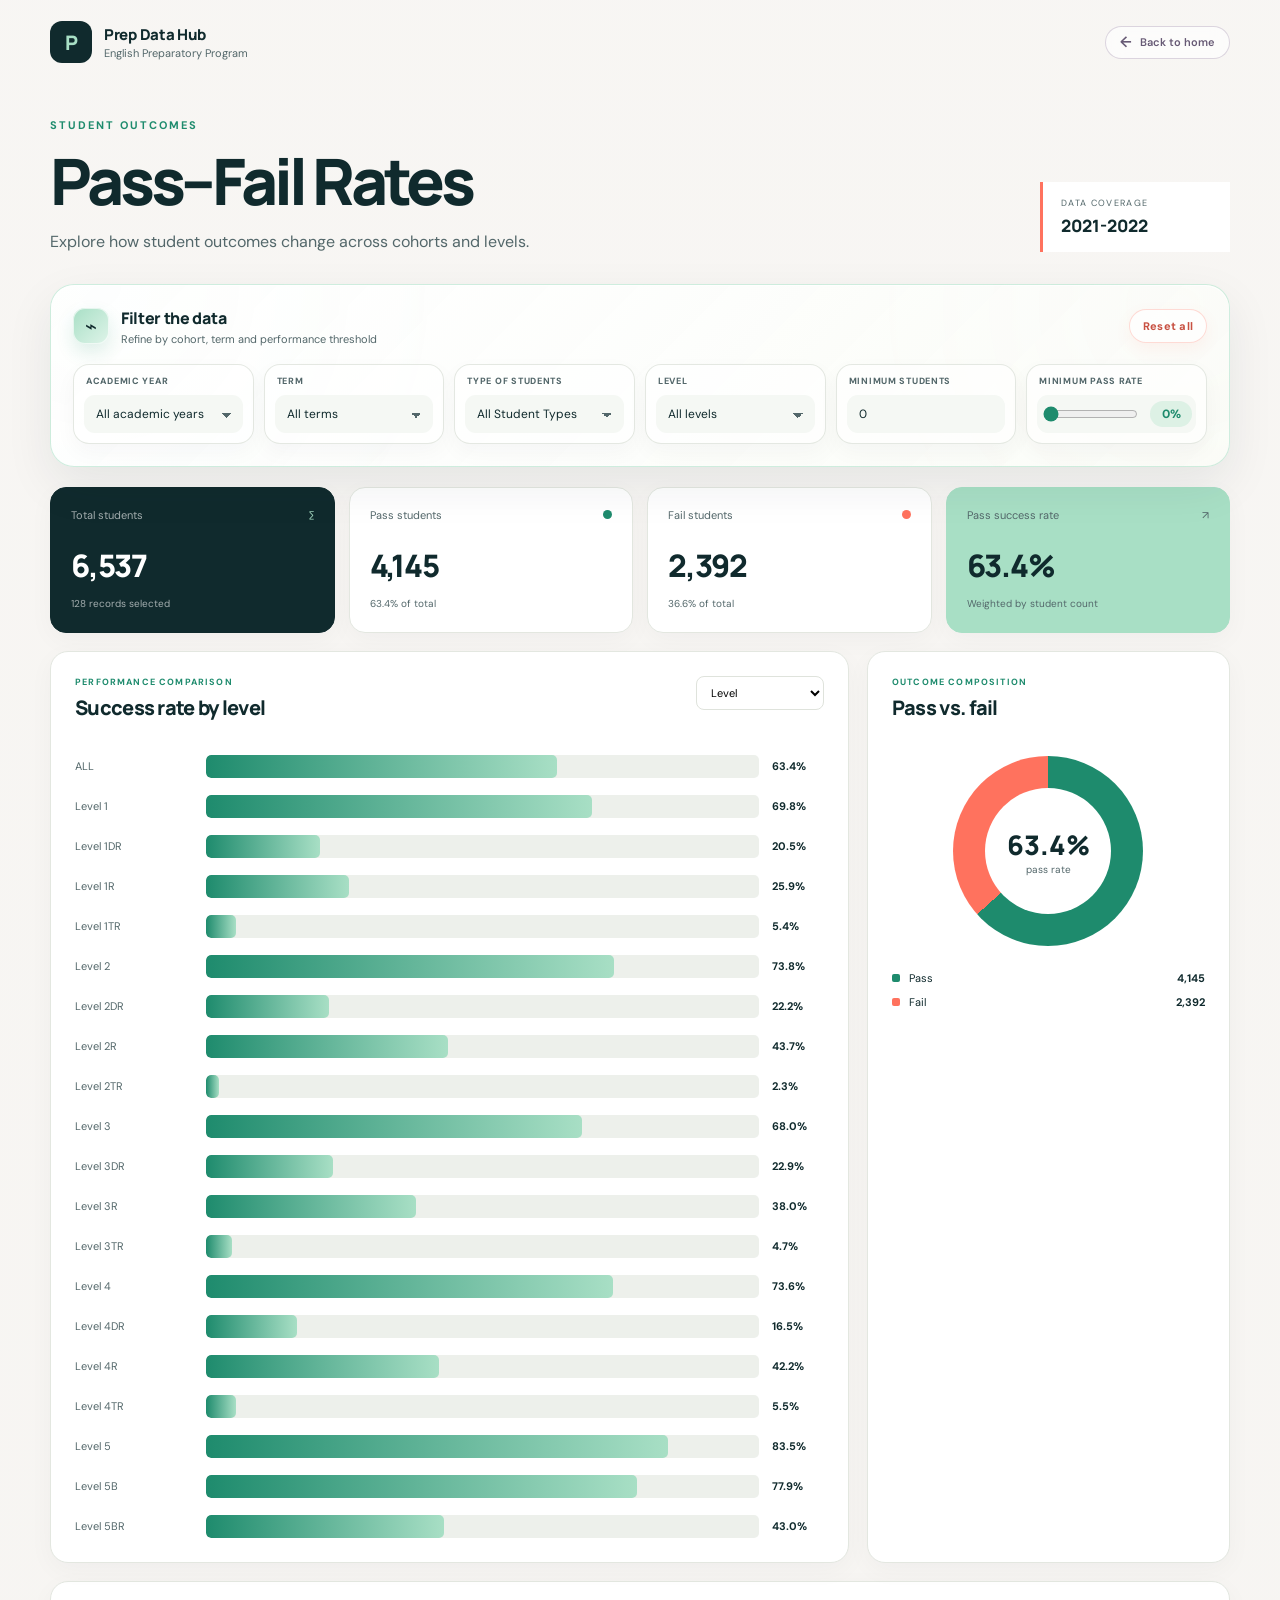
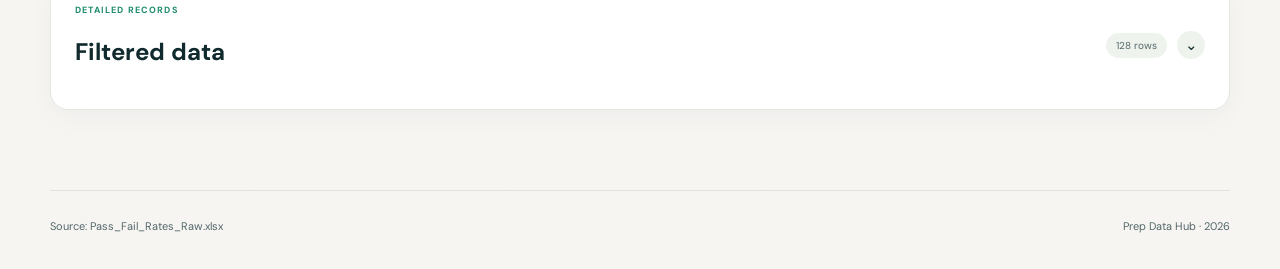
==== pass-fail.html @ 94b73e5d "Refine pass-fail filter panel" ====
<!doctype html>
<html lang="en">
<head>
  <meta charset="utf-8">
  <meta name="viewport" content="width=device-width, initial-scale=1">
  <meta name="description" content="Interactive pass and fail rates dashboard">
  <title>Pass–Fail Rates | Prep Data Hub</title>
  <link rel="preconnect" href="https://fonts.googleapis.com">
  <link rel="preconnect" href="https://fonts.gstatic.com" crossorigin>
  <link href="https://fonts.googleapis.com/css2?family=DM+Sans:wght@400;500;600;700&family=Manrope:wght@600;700;800&display=swap" rel="stylesheet">
  <link rel="stylesheet" href="styles.css?v=2">
  <link rel="stylesheet" href="site-background.css?v=2">
  <link rel="stylesheet" href="table-collapse.css?v=1">
</head>
<body class="dashboard-page">
  <header class="site-header dashboard-header">
    <a class="brand" href="index.html">
      <span class="brand-mark">P</span>
      <span>
        <strong>Prep Data Hub</strong>
        <small>English Preparatory Program</small>
      </span>
    </a>
    <a class="back-link" href="index.html"><span>←</span> Back to home</a>
  </header>

  <main class="dashboard-shell">
    <section class="dashboard-title">
      <div>
        <p class="eyebrow">Student outcomes</p>
        <h1>Pass–Fail Rates</h1>
        <p>Explore how student outcomes change across cohorts and levels.</p>
      </div>
      <div class="data-badge">
        <span>DATA COVERAGE</span>
        <strong id="coverageLabel">—</strong>
      </div>
    </section>

    <section class="filter-panel" aria-label="Dashboard filters">
      <div class="filter-heading">
        <div>
          <span class="filter-icon">⌁</span>
          <span>
            <strong>Filter the data</strong>
            <small>Refine by cohort, term and performance threshold</small>
          </span>
        </div>
        <button id="resetFilters" type="button">Reset all</button>
      </div>
      <div class="filter-grid">
        <label>
          <span>Academic Year</span>
          <select id="academicYearFilter"></select>
        </label>
        <label>
          <span>Term</span>
          <select id="termFilter"></select>
        </label>
        <label>
          <span>Type of Students</span>
          <select id="studentTypeFilter"></select>
        </label>
        <label>
          <span>Level</span>
          <select id="levelFilter"></select>
        </label>
        <label>
          <span>Minimum Students</span>
          <input id="studentMinimum" type="number" min="0" value="0" inputmode="numeric">
        </label>
        <label>
          <span>Minimum Pass Rate</span>
          <div class="range-wrap">
            <input id="rateMinimum" type="range" min="0" max="100" step="1" value="0">
            <output id="rateMinimumOutput">0%</output>
          </div>
        </label>
      </div>
    </section>

    <section class="kpi-grid" aria-label="Summary metrics">
      <article class="kpi-card accent-dark">
        <div class="kpi-top"><span>Total students</span><i>∑</i></div>
        <strong id="totalStudents">—</strong>
        <small id="recordCount">— records</small>
      </article>
      <article class="kpi-card">
        <div class="kpi-top"><span>Pass students</span><i class="success-dot"></i></div>
        <strong id="passStudents">—</strong>
        <small id="passShare">— of total</small>
      </article>
      <article class="kpi-card">
        <div class="kpi-top"><span>Fail students</span><i class="fail-dot"></i></div>
        <strong id="failStudents">—</strong>
        <small id="failShare">— of total</small>
      </article>
      <article class="kpi-card accent-rate">
        <div class="kpi-top"><span>Pass success rate</span><i>↗</i></div>
        <strong id="passRate">—</strong>
        <small>Weighted by student count</small>
      </article>
    </section>

    <section class="chart-grid">
      <article class="panel chart-panel">
        <div class="panel-heading">
          <div>
            <p class="panel-kicker">Performance comparison</p>
            <h2>Success rate by <span id="dimensionTitle">level</span></h2>
          </div>
          <select id="dimensionSelect" aria-label="Chart breakdown">
            <option value="Level">Level</option>
            <option value="Type of Students">Type of Students</option>
            <option value="Academic Year">Academic Year</option>
            <option value="Term">Term</option>
          </select>
        </div>
        <div id="barChart" class="bar-chart" role="img" aria-label="Pass rate bar chart"></div>
      </article>

      <article class="panel donut-panel">
        <div class="panel-heading">
          <div>
            <p class="panel-kicker">Outcome composition</p>
            <h2>Pass vs. fail</h2>
          </div>
        </div>
        <div class="donut-wrap">
          <div id="donutChart" class="donut-chart">
            <div class="donut-center">
              <strong id="donutRate">—</strong>
              <span>pass rate</span>
            </div>
          </div>
          <div class="legend">
            <div><i class="legend-pass"></i><span>Pass</span><strong id="legendPass">—</strong></div>
            <div><i class="legend-fail"></i><span>Fail</span><strong id="legendFail">—</strong></div>
          </div>
        </div>
      </article>
    </section>

    <details class="panel table-panel">
      <summary class="table-toggle">
        <div>
          <p class="panel-kicker">Detailed records</p>
          <h2>Filtered data</h2>
        </div>
        <div class="table-toggle-meta">
          <span id="tableCount" class="table-count">— rows</span>
          <span class="table-toggle-icon" aria-hidden="true">⌄</span>
        </div>
      </summary>
      <div class="table-content">
        <div class="table-scroll">
          <table>
            <thead>
              <tr>
                <th>Academic Year</th>
                <th>Term</th>
                <th>Type of Students</th>
                <th>Level</th>
                <th class="numeric">Number of Sts</th>
                <th class="numeric">Pass Sts</th>
                <th class="numeric">Fail Sts</th>
                <th class="numeric">Pass Success Rate</th>
              </tr>
            </thead>
            <tbody id="dataTableBody"></tbody>
          </table>
        </div>
        <div id="emptyState" class="empty-state" hidden>
          <strong>No records match these filters.</strong>
          <span>Try widening your selection or resetting all filters.</span>
        </div>
      </div>
    </details>
  </main>

  <footer class="site-footer dashboard-footer">
    <span>Source: Pass_Fail_Rates_Raw.xlsx</span>
    <span>Prep Data Hub · 2026</span>
  </footer>

  <script src="data/pass-fail-data.js?v=4"></script>
  <script src="dashboard.js?v=3"></script>
</body>
</html>
---- styles.css ----
:root {
  --ink: #102a2d;
  --ink-soft: #53676a;
  --paper: #f4f3ee;
  --white: #fff;
  --mint: #a8dfc5;
  --mint-deep: #1e8b6d;
  --coral: #ff725e;
  --coral-soft: #ffd7d0;
  --line: #dfe3dc;
  --shadow: 0 20px 60px rgba(16, 42, 45, .09);
}

* { box-sizing: border-box; }
html { scroll-behavior: smooth; }
body {
  margin: 0;
  color: var(--ink);
  background: var(--paper);
  font-family: "DM Sans", sans-serif;
  -webkit-font-smoothing: antialiased;
}
a { color: inherit; text-decoration: none; }
button, input, select { font: inherit; }

.site-header {
  width: min(1180px, calc(100% - 48px));
  height: 96px;
  margin: auto;
  display: flex;
  align-items: center;
  justify-content: space-between;
}
.brand { display: inline-flex; align-items: center; gap: 12px; }
.brand-mark {
  width: 42px; height: 42px; display: grid; place-items: center;
  border-radius: 12px; background: var(--ink); color: var(--mint);
  font: 800 20px "Manrope", sans-serif;
}
.brand span:last-child { display: grid; gap: 1px; }
.brand strong { font: 800 15px "Manrope", sans-serif; letter-spacing: -.02em; }
.brand small { color: var(--ink-soft); font-size: 11px; }
.status-pill {
  display: flex; align-items: center; gap: 8px; padding: 9px 14px;
  border: 1px solid var(--line); border-radius: 99px; color: var(--ink-soft); font-size: 12px;
}
.status-pill i { width: 7px; height: 7px; border-radius: 50%; background: var(--mint-deep); }

.hero {
  min-height: 590px; width: min(1180px, calc(100% - 48px)); margin: auto;
  display: grid; grid-template-columns: 1.05fr .95fr; align-items: center; gap: 80px;
}
.eyebrow {
  margin: 0 0 18px; color: var(--mint-deep); text-transform: uppercase;
  font-size: 11px; font-weight: 700; letter-spacing: .18em;
}
.hero h1, .dashboard-title h1 {
  margin: 0; font: 800 clamp(48px, 6.1vw, 82px)/.98 "Manrope", sans-serif;
  letter-spacing: -.065em;
}
.hero h1 em { color: var(--coral); font-style: normal; }
.hero-text {
  max-width: 560px; margin: 28px 0 34px; color: var(--ink-soft);
  font-size: 17px; line-height: 1.7;
}
.primary-button {
  display: inline-flex; align-items: center; gap: 28px; padding: 16px 18px 16px 22px;
  border-radius: 12px; color: #fff; background: var(--ink); font-weight: 700; font-size: 14px;
  box-shadow: 0 12px 26px rgba(16, 42, 45, .18); transition: transform .2s, box-shadow .2s;
}
.primary-button span {
  display: grid; place-items: center; width: 29px; height: 29px;
  border-radius: 8px; color: var(--ink); background: var(--mint);
}
.primary-button:hover { transform: translateY(-2px); box-shadow: 0 16px 34px rgba(16, 42, 45, .23); }

.hero-visual {
  height: 440px; position: relative; border-radius: 36px; overflow: hidden;
  background: var(--ink);
}
.hero-visual::before {
  content: ""; position: absolute; inset: 0; opacity: .12;
  background-image: linear-gradient(rgba(255,255,255,.2) 1px, transparent 1px), linear-gradient(90deg, rgba(255,255,255,.2) 1px, transparent 1px);
  background-size: 38px 38px;
}
.orb { position: absolute; border-radius: 50%; filter: blur(2px); }
.orb-one { width: 260px; height: 260px; right: -40px; top: -55px; background: var(--mint); opacity: .82; }
.orb-two { width: 200px; height: 200px; left: -70px; bottom: -70px; background: var(--coral); opacity: .88; }
.visual-card {
  position: absolute; z-index: 2; border: 1px solid rgba(255,255,255,.22);
  border-radius: 22px; color: white; background: rgba(255,255,255,.12);
  backdrop-filter: blur(14px); box-shadow: 0 20px 60px rgba(0,0,0,.2);
}
.visual-card-main { width: 280px; height: 260px; left: 50%; top: 48%; padding: 26px; transform: translate(-50%, -50%) rotate(-3deg); }
.mini-label { color: rgba(255,255,255,.68); font-size: 10px; letter-spacing: .18em; }
.visual-rate { margin-top: 18px; font: 800 66px "Manrope", sans-serif; letter-spacing: -.07em; }
.visual-rate small { color: var(--mint); font-size: 24px; }
.spark-bars { height: 78px; margin-top: 22px; display: flex; align-items: end; gap: 9px; }
.spark-bars i { flex: 1; border-radius: 5px 5px 2px 2px; background: var(--mint); opacity: .85; }
.visual-card-side { right: 16px; bottom: 24px; width: 175px; padding: 18px; transform: rotate(4deg); }
.visual-card-side span, .visual-card-side small { display: block; color: rgba(255,255,255,.66); font-size: 10px; }
.visual-card-side strong { display: block; margin: 4px 0 6px; font: 800 26px "Manrope"; }

.reports-section { width: min(1180px, calc(100% - 48px)); margin: 80px auto 120px; }
.section-heading { display: grid; grid-template-columns: 1fr 1fr; align-items: end; gap: 80px; margin-bottom: 34px; }
.section-heading h2 { margin: 0; font: 800 34px "Manrope"; letter-spacing: -.04em; }
.section-heading > p { margin: 0; max-width: 440px; color: var(--ink-soft); line-height: 1.6; }
.report-grid { display: grid; grid-template-columns: 1.15fr .85fr; gap: 18px; }
.report-card {
  min-height: 260px; position: relative; display: grid; grid-template-columns: 70px 1fr auto;
  gap: 24px; padding: 32px; border: 1px solid var(--line); border-radius: 22px;
  background: rgba(255,255,255,.55); transition: transform .2s, box-shadow .2s, background .2s;
}
.report-card.featured:hover { transform: translateY(-4px); box-shadow: var(--shadow); background: white; }
.card-icon { width: 58px; height: 58px; display: grid; place-items: center; border-radius: 16px; background: var(--mint); }
.card-icon svg { width: 27px; fill: none; stroke: var(--ink); stroke-width: 1.8; stroke-linecap: round; stroke-linejoin: round; }
.card-number { color: var(--coral); font-size: 10px; font-weight: 700; letter-spacing: .15em; text-transform: uppercase; }
.card-content h3 { margin: 14px 0 12px; font: 800 25px "Manrope"; letter-spacing: -.035em; }
.card-content p { max-width: 490px; margin: 0; color: var(--ink-soft); line-height: 1.65; }
.card-arrow { align-self: end; width: 42px; height: 42px; display: grid; place-items: center; border-radius: 50%; background: var(--ink); color: white; font-size: 20px; }
.report-card.muted { grid-template-columns: 70px 1fr; opacity: .58; }
.report-card.muted .card-icon { background: var(--coral-soft); }

.site-footer {
  width: min(1180px, calc(100% - 48px)); margin: auto; padding: 28px 0 36px;
  display: flex; justify-content: space-between; border-top: 1px solid var(--line);
  color: var(--ink-soft); font-size: 11px;
}

/* Dashboard */
.dashboard-page { background: #f6f7f3; }
.dashboard-header { height: 84px; }
.back-link { display: flex; align-items: center; gap: 9px; font-weight: 600; font-size: 13px; }
.back-link span { font-size: 18px; }
.dashboard-shell { width: min(1180px, calc(100% - 48px)); margin: 34px auto 80px; }
.dashboard-title { display: flex; align-items: end; justify-content: space-between; margin-bottom: 32px; }
.dashboard-title h1 { font-size: clamp(42px, 5vw, 64px); }
.dashboard-title > div:first-child > p:last-child { margin: 18px 0 0; color: var(--ink-soft); }
.data-badge { min-width: 190px; padding: 15px 18px; border-left: 3px solid var(--coral); background: white; }
.data-badge span { display: block; color: var(--ink-soft); font-size: 9px; letter-spacing: .15em; }
.data-badge strong { display: block; margin-top: 5px; font: 800 17px "Manrope"; }

.filter-panel, .panel, .kpi-card { border: 1px solid #e3e7e0; background: white; box-shadow: 0 7px 26px rgba(16,42,45,.035); }
.filter-panel {
  position: relative;
  margin-bottom: 20px;
  padding: 22px;
  overflow: hidden;
  border-color: rgba(168,223,197,.55);
  border-radius: 24px;
  background:
    linear-gradient(135deg, rgba(255,255,255,.96), rgba(250,252,248,.9)),
    radial-gradient(circle at 4% 0%, rgba(168,223,197,.34), transparent 32%),
    radial-gradient(circle at 96% 12%, rgba(255,215,208,.3), transparent 28%);
  box-shadow: 0 18px 48px rgba(16,42,45,.08);
}
.filter-panel::before {
  content: "";
  position: absolute;
  inset: 0;
  pointer-events: none;
  border-radius: inherit;
  box-shadow: inset 0 1px 0 rgba(255,255,255,.85);
}
.filter-heading { position: relative; display: flex; align-items: center; justify-content: space-between; gap: 18px; margin-bottom: 18px; }
.filter-heading > div { display: flex; align-items: center; gap: 12px; font-size: 13px; }
.filter-heading > div > span:last-child { display: grid; gap: 3px; }
.filter-heading strong { font: 800 16px "Manrope", sans-serif; letter-spacing: -.02em; }
.filter-heading small { color: var(--ink-soft); font-size: 11px; }
.filter-icon {
  width: 36px; height: 36px; display: grid; place-items: center;
  border-radius: 12px; color: var(--ink); background: linear-gradient(135deg, var(--mint), #dff4e9);
  box-shadow: inset 0 0 0 1px rgba(255,255,255,.65), 0 8px 18px rgba(30,139,109,.14);
  font-size: 20px;
}
.filter-heading button {
  flex-shrink: 0;
  min-height: 34px;
  padding: 0 13px;
  border: 1px solid rgba(255,114,94,.25);
  border-radius: 999px;
  color: #c85142;
  background: rgba(255,255,255,.7);
  cursor: pointer;
  font-size: 11px;
  font-weight: 800;
  letter-spacing: .02em;
  white-space: nowrap;
  box-shadow: 0 6px 16px rgba(255,114,94,.08);
  transition: transform .18s ease, box-shadow .18s ease, background .18s ease;
}
.filter-heading button:hover { transform: translateY(-1px); background: #fff8f6; box-shadow: 0 10px 22px rgba(255,114,94,.14); }
.filter-grid { position: relative; display: grid; grid-template-columns: repeat(6, 1fr); gap: 10px; }
.filter-grid label {
  min-width: 0;
  padding: 10px;
  border: 1px solid rgba(223,227,220,.82);
  border-radius: 16px;
  background: rgba(255,255,255,.62);
  box-shadow: 0 8px 22px rgba(16,42,45,.035);
  transition: border-color .18s ease, box-shadow .18s ease, background .18s ease;
}
.filter-grid label:focus-within { border-color: rgba(30,139,109,.55); background: white; box-shadow: 0 12px 28px rgba(30,139,109,.1); }
.filter-grid label > span { display: block; margin: 0 0 8px 2px; color: var(--ink-soft); font-size: 9px; font-weight: 800; text-transform: uppercase; letter-spacing: .08em; }
.filter-grid select, .filter-grid input[type="number"] {
  width: 100%; height: 38px; padding: 0 11px; border: 1px solid transparent;
  border-radius: 11px; outline: none; color: var(--ink); background: #f5f8f4; font-size: 12px;
}
.filter-grid select {
  appearance: none;
  padding-right: 30px;
  background-image:
    linear-gradient(45deg, transparent 50%, var(--ink-soft) 50%),
    linear-gradient(135deg, var(--ink-soft) 50%, transparent 50%),
    linear-gradient(to right, transparent, transparent);
  background-position:
    calc(100% - 16px) 17px,
    calc(100% - 11px) 17px,
    100% 0;
  background-size: 5px 5px, 5px 5px, 2.5em 2.5em;
  background-repeat: no-repeat;
}
.filter-grid select:focus, .filter-grid input:focus { border-color: rgba(30,139,109,.35); background-color: white; box-shadow: 0 0 0 3px rgba(168,223,197,.24); }
.range-wrap { height: 38px; display: flex; align-items: center; gap: 10px; padding: 0 4px; border-radius: 11px; background: #f5f8f4; }
.range-wrap input { width: 100%; accent-color: var(--mint-deep); }
.range-wrap output {
  min-width: 42px;
  padding: 5px 7px;
  border-radius: 999px;
  color: var(--mint-deep);
  background: rgba(168,223,197,.32);
  font-size: 12px;
  font-weight: 800;
  text-align: center;
}

.kpi-grid { display: grid; grid-template-columns: repeat(4, 1fr); gap: 14px; margin-bottom: 18px; }
.kpi-card { min-height: 145px; padding: 20px; border-radius: 16px; }
.kpi-top { display: flex; align-items: center; justify-content: space-between; color: var(--ink-soft); font-size: 11px; }
.kpi-top i { font-style: normal; }
.success-dot, .fail-dot { width: 9px; height: 9px; border-radius: 50%; background: var(--mint-deep); }
.fail-dot { background: var(--coral); }
.kpi-card > strong { display: block; margin: 22px 0 5px; font: 800 31px "Manrope"; letter-spacing: -.04em; }
.kpi-card > small { color: var(--ink-soft); font-size: 10px; }
.kpi-card.accent-dark { color: white; background: var(--ink); border-color: var(--ink); }
.kpi-card.accent-dark .kpi-top, .kpi-card.accent-dark > small { color: rgba(255,255,255,.62); }
.kpi-card.accent-dark .kpi-top i { color: var(--mint); }
.kpi-card.accent-rate { background: var(--mint); border-color: var(--mint); }

.chart-grid { display: grid; grid-template-columns: 1.65fr .75fr; gap: 18px; margin-bottom: 18px; }
.panel { border-radius: 18px; }
.chart-panel, .donut-panel { min-height: 400px; padding: 24px; }
.panel-heading { display: flex; align-items: start; justify-content: space-between; gap: 20px; }
.panel-kicker { margin: 0 0 6px; color: var(--mint-deep); font-size: 9px; font-weight: 700; text-transform: uppercase; letter-spacing: .13em; }
.panel-heading h2 { margin: 0; font: 800 20px "Manrope"; letter-spacing: -.035em; }
.panel-heading select { padding: 8px 10px; border: 1px solid var(--line); border-radius: 8px; background: white; font-size: 11px; }
.bar-chart { display: grid; gap: 17px; margin-top: 34px; }
.bar-row { display: grid; grid-template-columns: 118px 1fr 52px; align-items: center; gap: 13px; }
.bar-label { overflow: hidden; text-overflow: ellipsis; white-space: nowrap; color: var(--ink-soft); font-size: 11px; }
.bar-track { height: 23px; overflow: hidden; border-radius: 5px; background: #edf0eb; }
.bar-track i { display: block; height: 100%; border-radius: 5px; background: linear-gradient(90deg, var(--mint-deep), var(--mint)); animation: grow .55s ease both; }
.bar-row strong { font-size: 11px; }
@keyframes grow { from { width: 0; } }
.chart-empty { padding: 80px 0; text-align: center; color: var(--ink-soft); font-size: 13px; }
.donut-wrap { display: grid; place-items: center; margin-top: 35px; }
.donut-chart {
  --rate: 0deg; width: 190px; height: 190px; position: relative; display: grid; place-items: center;
  border-radius: 50%; background: conic-gradient(var(--mint-deep) 0 var(--rate), var(--coral) var(--rate) 360deg);
}
.donut-chart::after { content: ""; position: absolute; width: 126px; height: 126px; border-radius: 50%; background: white; }
.donut-center { z-index: 1; display: grid; place-items: center; }
.donut-center strong { font: 800 27px "Manrope"; }
.donut-center span { color: var(--ink-soft); font-size: 10px; }
.legend { width: 100%; margin-top: 25px; display: grid; gap: 10px; }
.legend > div { display: grid; grid-template-columns: 9px 1fr auto; align-items: center; gap: 8px; font-size: 11px; }
.legend i { width: 8px; height: 8px; border-radius: 2px; background: var(--mint-deep); }
.legend .legend-fail { background: var(--coral); }

.table-panel { padding: 24px 0 0; overflow: hidden; }
.table-panel .panel-heading { padding: 0 24px 20px; }
.table-count { padding: 6px 10px; border-radius: 99px; background: #eef3ed; color: var(--ink-soft); font-size: 10px; }
.table-scroll { overflow-x: auto; }
table { width: 100%; border-collapse: collapse; font-size: 11px; }
th { padding: 12px 14px; color: var(--ink-soft); background: #f4f6f2; text-align: left; font-size: 9px; letter-spacing: .04em; text-transform: uppercase; white-space: nowrap; }
td { padding: 14px; border-top: 1px solid #edf0eb; white-space: nowrap; }
tbody tr:hover { background: #fbfcfa; }
.numeric { text-align: right; }
.type-tag { display: inline-block; padding: 5px 8px; border-radius: 6px; background: #eef4f0; }
.type-tag.both { color: #fff; background: var(--ink); }
.rate-chip { display: inline-block; min-width: 50px; padding: 5px 7px; border-radius: 6px; color: #17664f; background: #dff4e9; text-align: center; font-weight: 700; }
.empty-state { padding: 65px 24px; text-align: center; color: var(--ink-soft); }
.empty-state strong, .empty-state span { display: block; }
.empty-state strong { color: var(--ink); margin-bottom: 7px; }
.dashboard-footer { margin-top: 0; }

@media (max-width: 980px) {
  .hero { grid-template-columns: 1fr; padding: 70px 0; }
  .hero-visual { height: 390px; }
  .filter-grid { grid-template-columns: repeat(3, 1fr); }
  .chart-grid { grid-template-columns: 1fr; }
  .donut-panel { min-height: auto; }
  .donut-wrap { grid-template-columns: 220px 1fr; }
}
@media (max-width: 720px) {
  .site-header, .hero, .reports-section, .site-footer, .dashboard-shell { width: min(100% - 28px, 1180px); }
  .site-header { height: 76px; }
  .status-pill, .brand small { display: none; }
  .hero { gap: 52px; padding: 42px 0 70px; }
  .hero h1 { font-size: 48px; }
  .hero-visual { height: 360px; border-radius: 25px; }
  .visual-card-main { width: 240px; }
  .section-heading, .report-grid { grid-template-columns: 1fr; gap: 22px; }
  .section-heading { align-items: start; }
  .report-card { grid-template-columns: 55px 1fr; padding: 25px; }
  .card-arrow { display: none; }
  .dashboard-title { align-items: start; gap: 20px; }
  .data-badge { display: none; }
  .filter-grid { grid-template-columns: repeat(2, 1fr); }
  .kpi-grid { grid-template-columns: repeat(2, 1fr); }
  .donut-wrap { grid-template-columns: 1fr; }
  .legend { max-width: 260px; }
}
@media (max-width: 480px) {
  .back-link { font-size: 0; }
  .back-link span { font-size: 22px; }
  .dashboard-shell { margin-top: 22px; }
  .dashboard-title h1 { font-size: 42px; }
  .filter-grid { grid-template-columns: 1fr; }
  .kpi-grid { grid-template-columns: 1fr; }
  .chart-panel, .donut-panel { padding: 20px; }
  .panel-heading { flex-direction: column; }
  .bar-row { grid-template-columns: 82px 1fr 45px; }
  .site-footer { gap: 18px; flex-direction: column; }
}
---- site-background.css ----
body,
body.dashboard-page {
  min-height: 100vh;
  background:
    linear-gradient(rgba(246, 244, 241, .84), rgba(246, 244, 241, .91)),
    url("https://www.bilgi.edu.tr/media/uploads/2018/01/11/kustepe_kampus_03.jpg") center / cover fixed no-repeat;
}

.back-link {
  display: inline-flex;
  align-items: center;
  gap: 8px;
  padding: 8px 14px;
  border: 1px solid rgba(67, 36, 95, .18);
  border-radius: 999px;
  color: #675a75;
  background: rgba(255, 255, 255, .62);
  backdrop-filter: blur(8px);
  font-size: 11px;
  font-weight: 600;
  transition: color .2s ease, background-color .2s ease, border-color .2s ease, transform .2s ease;
}

.back-link span {
  font-size: 15px;
  line-height: 1;
}

.back-link:hover {
  color: #43245f;
  background: rgba(255, 255, 255, .84);
  border-color: rgba(67, 36, 95, .3);
  transform: translateY(-1px);
}

@media (max-width: 740px) {
  body,
  body.dashboard-page {
    background-attachment: scroll;
  }
}

@media (max-width: 480px) {
  .back-link {
    padding: 8px 12px;
    font-size: 11px;
  }

  .back-link span {
    font-size: 15px;
  }
}
---- table-collapse.css ----
.table-panel {
  padding: 0;
}

.table-toggle {
  display: flex;
  align-items: center;
  justify-content: space-between;
  gap: 20px;
  padding: 22px 24px;
  cursor: pointer;
  list-style: none;
  user-select: none;
  transition: background-color .2s ease;
}

.table-toggle::-webkit-details-marker {
  display: none;
}

.table-toggle:hover {
  background: rgba(244, 246, 242, .72);
}

.table-toggle:focus-visible {
  outline: 2px solid var(--mint-deep);
  outline-offset: -3px;
}

.table-toggle-meta {
  display: flex;
  align-items: center;
  gap: 10px;
}

.table-toggle-icon {
  width: 28px;
  height: 28px;
  display: grid;
  place-items: center;
  border-radius: 50%;
  color: var(--ink);
  background: #eef3ed;
  font-size: 15px;
  transition: transform .25s ease, background-color .2s ease;
}

.table-panel[open] .table-toggle-icon {
  transform: rotate(180deg);
  background: var(--mint);
}

.table-content {
  border-top: 1px solid #edf0eb;
}

@media (max-width: 480px) {
  .table-toggle {
    padding: 19px 20px;
  }
}
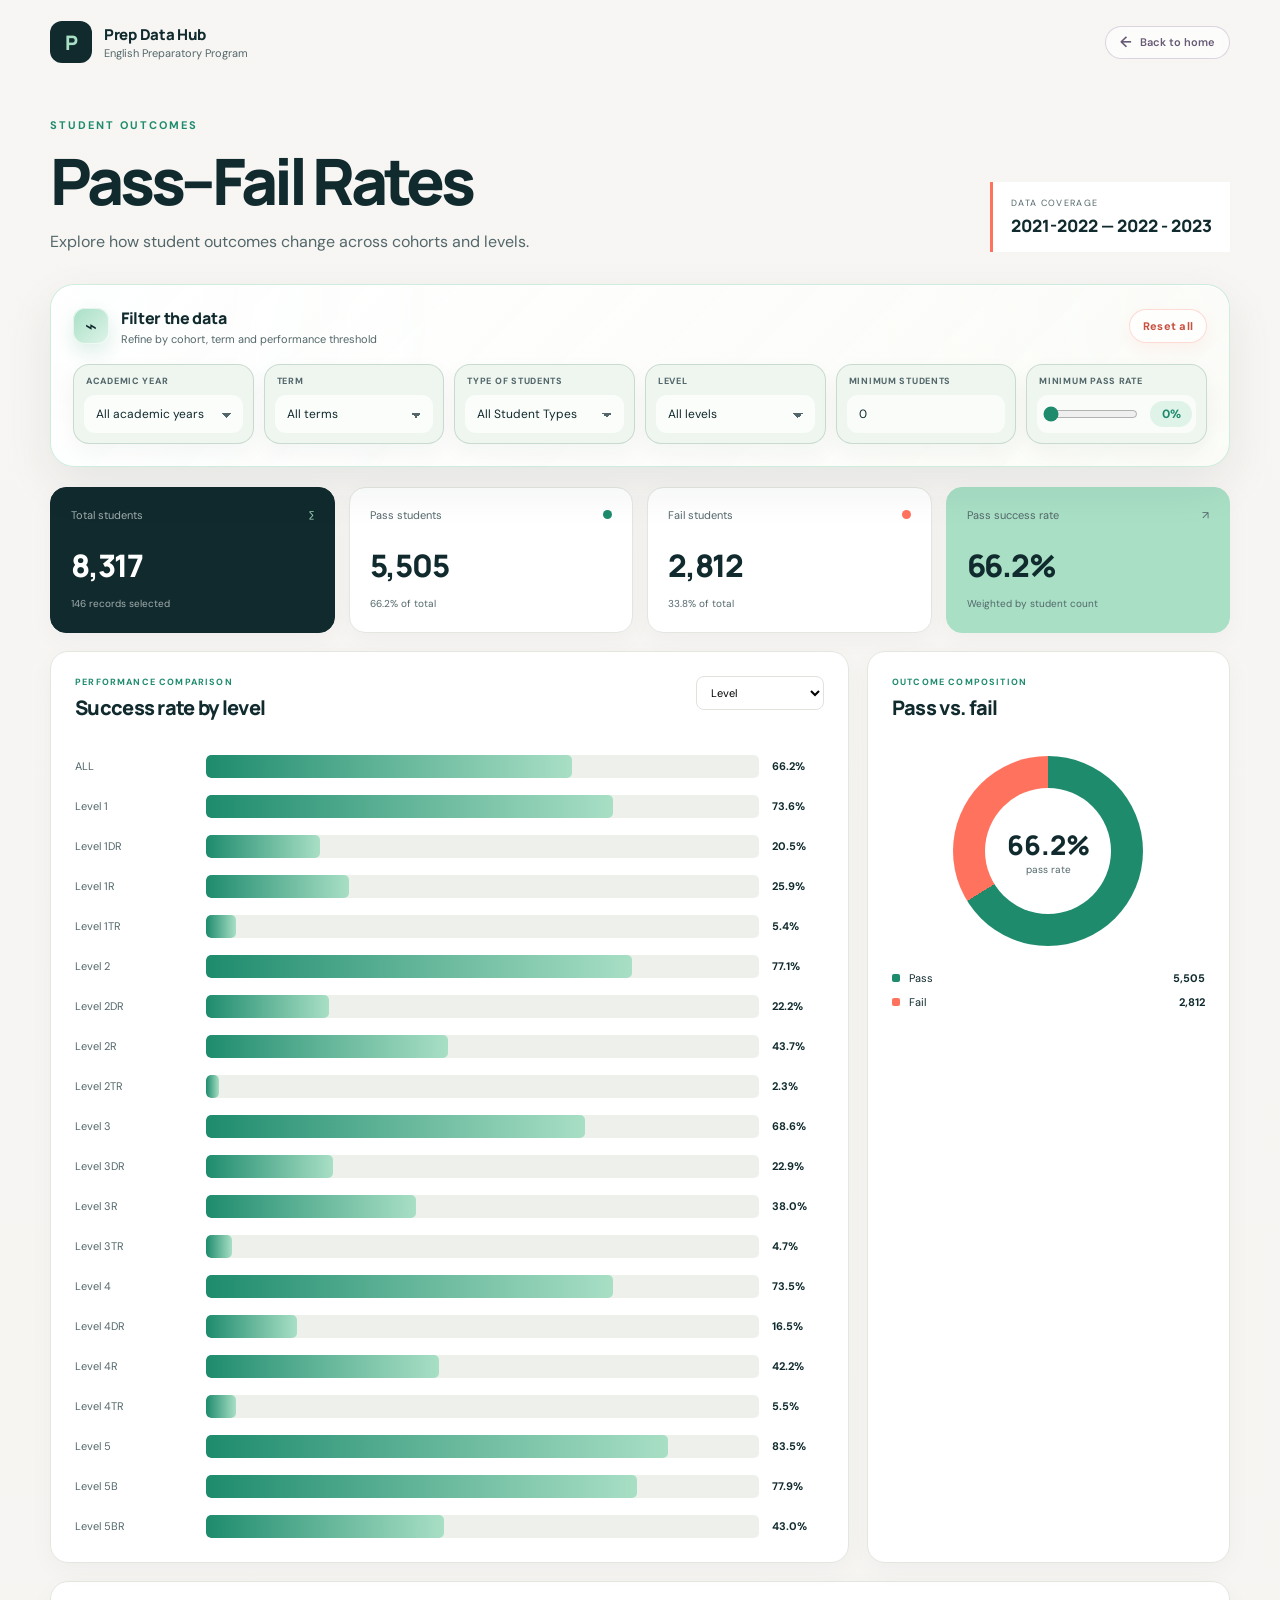
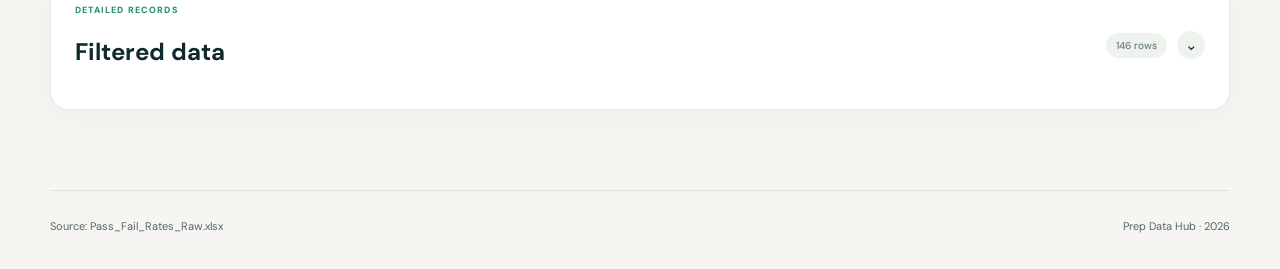
==== commit 9d04abb3: "Bump pass fail data cache" ====
--- a/pass-fail.html
+++ b/pass-fail.html
@@ -183,7 +183,7 @@
     <span>Prep Data Hub · 2026</span>
   </footer>
 
-  <script src="data/pass-fail-data.js?v=4"></script>
+  <script src="data/pass-fail-data.js?v=5"></script>
   <script src="dashboard.js?v=3"></script>
 </body>
 </html>
--- a/styles.css
+++ b/styles.css
@@ -194,17 +194,17 @@
 .filter-grid label {
   min-width: 0;
   padding: 10px;
-  border: 1px solid rgba(223,227,220,.82);
+  border: 1px solid rgba(197,215,203,.9);
   border-radius: 16px;
-  background: rgba(255,255,255,.62);
-  box-shadow: 0 8px 22px rgba(16,42,45,.035);
+  background: rgba(236,244,237,.82);
+  box-shadow: 0 8px 22px rgba(16,42,45,.045);
   transition: border-color .18s ease, box-shadow .18s ease, background .18s ease;
 }
-.filter-grid label:focus-within { border-color: rgba(30,139,109,.55); background: white; box-shadow: 0 12px 28px rgba(30,139,109,.1); }
+.filter-grid label:focus-within { border-color: rgba(30,139,109,.55); background: #f7fbf6; box-shadow: 0 12px 28px rgba(30,139,109,.1); }
 .filter-grid label > span { display: block; margin: 0 0 8px 2px; color: var(--ink-soft); font-size: 9px; font-weight: 800; text-transform: uppercase; letter-spacing: .08em; }
 .filter-grid select, .filter-grid input[type="number"] {
   width: 100%; height: 38px; padding: 0 11px; border: 1px solid transparent;
-  border-radius: 11px; outline: none; color: var(--ink); background: #f5f8f4; font-size: 12px;
+  border-radius: 11px; outline: none; color: var(--ink); background: rgba(255,255,255,.72); font-size: 12px;
 }
 .filter-grid select {
   appearance: none;
@@ -221,7 +221,7 @@
   background-repeat: no-repeat;
 }
 .filter-grid select:focus, .filter-grid input:focus { border-color: rgba(30,139,109,.35); background-color: white; box-shadow: 0 0 0 3px rgba(168,223,197,.24); }
-.range-wrap { height: 38px; display: flex; align-items: center; gap: 10px; padding: 0 4px; border-radius: 11px; background: #f5f8f4; }
+.range-wrap { height: 38px; display: flex; align-items: center; gap: 10px; padding: 0 4px; border-radius: 11px; background: rgba(255,255,255,.72); }
 .range-wrap input { width: 100%; accent-color: var(--mint-deep); }
 .range-wrap output {
   min-width: 42px;
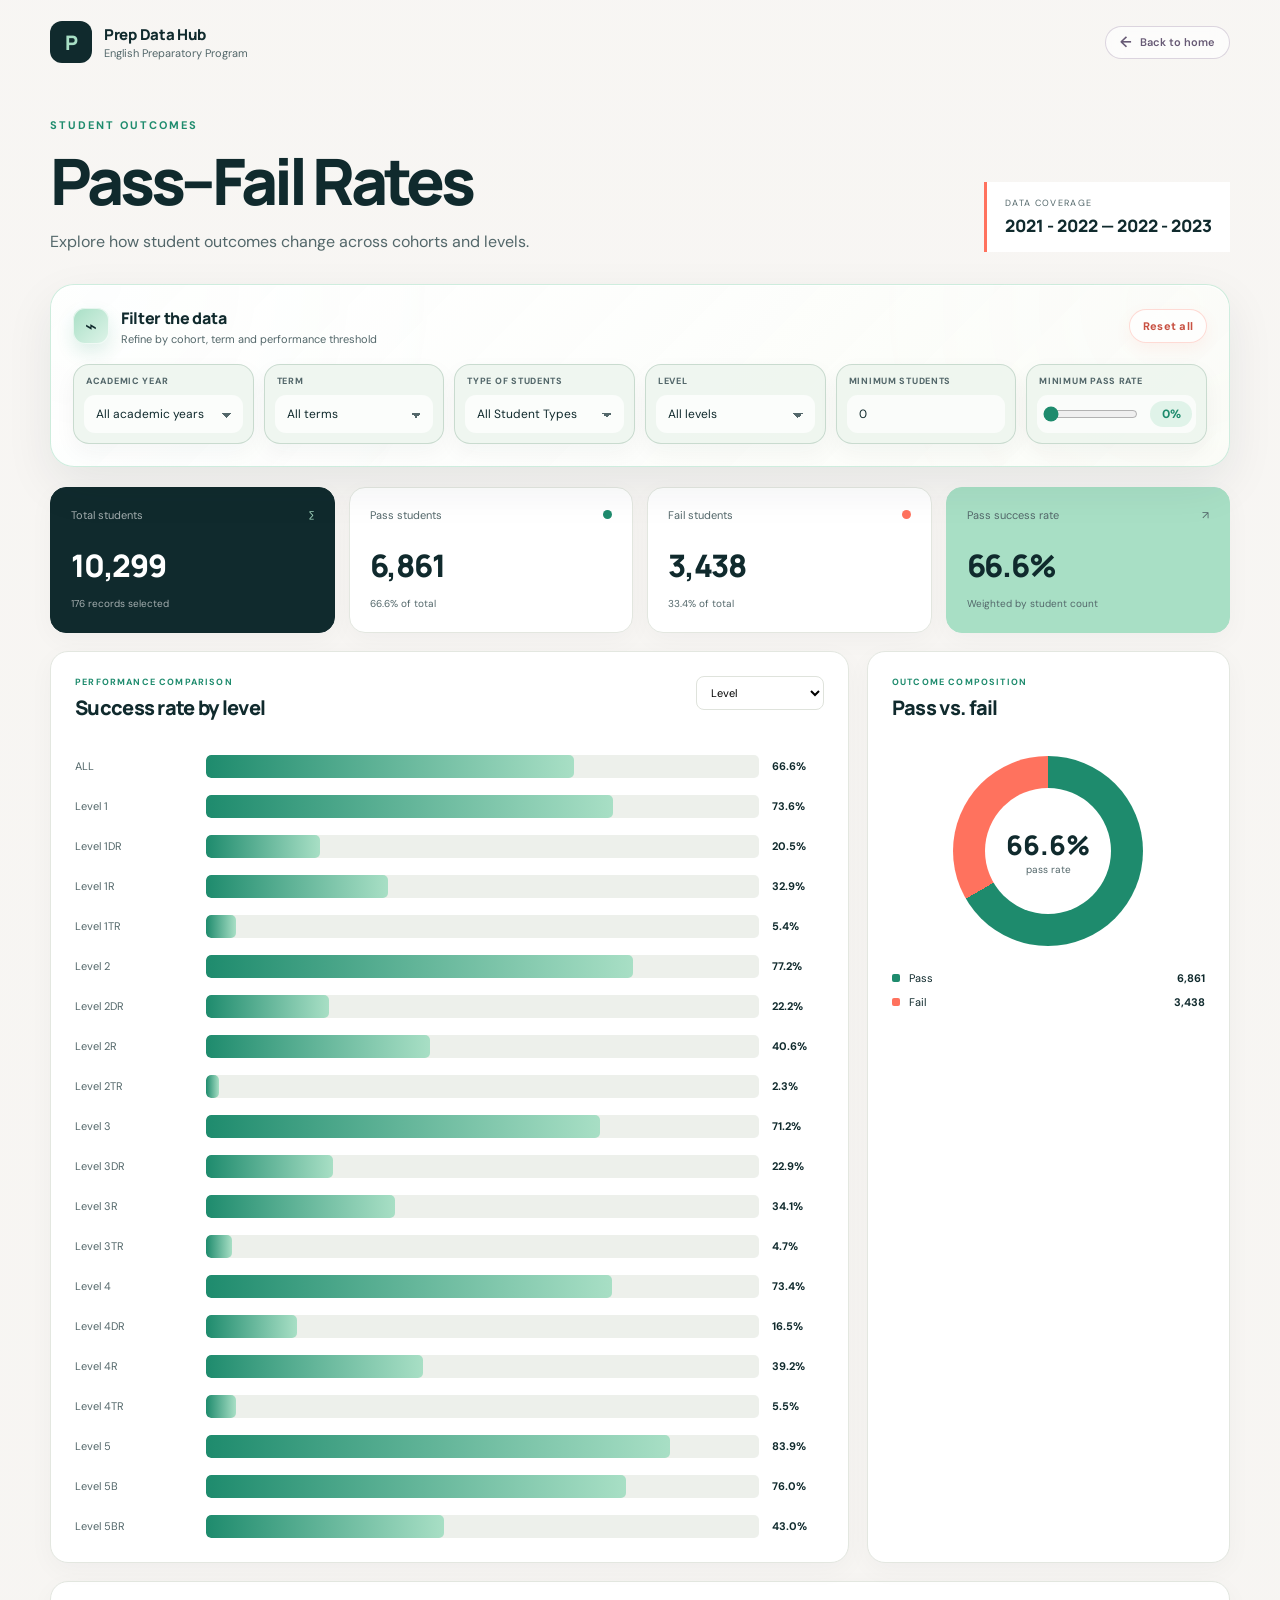
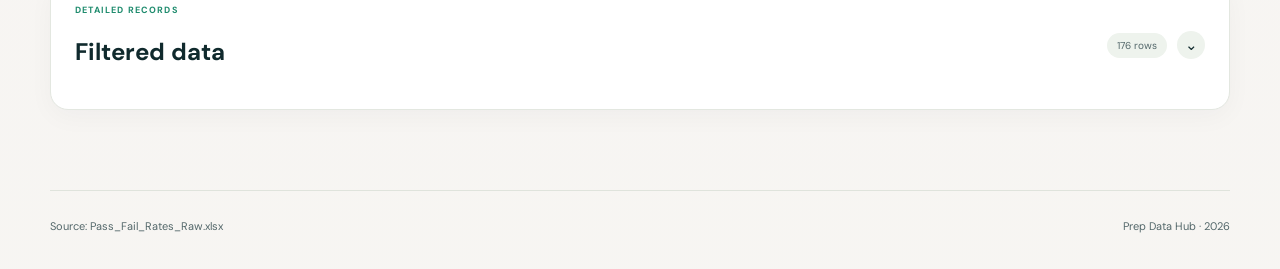
==== commit d69dfd62: "Bump pass fail data cache again" ====
--- a/pass-fail.html
+++ b/pass-fail.html
@@ -183,7 +183,7 @@
     <span>Prep Data Hub · 2026</span>
   </footer>
 
-  <script src="data/pass-fail-data.js?v=5"></script>
+  <script src="data/pass-fail-data.js?v=6"></script>
   <script src="dashboard.js?v=3"></script>
 </body>
 </html>
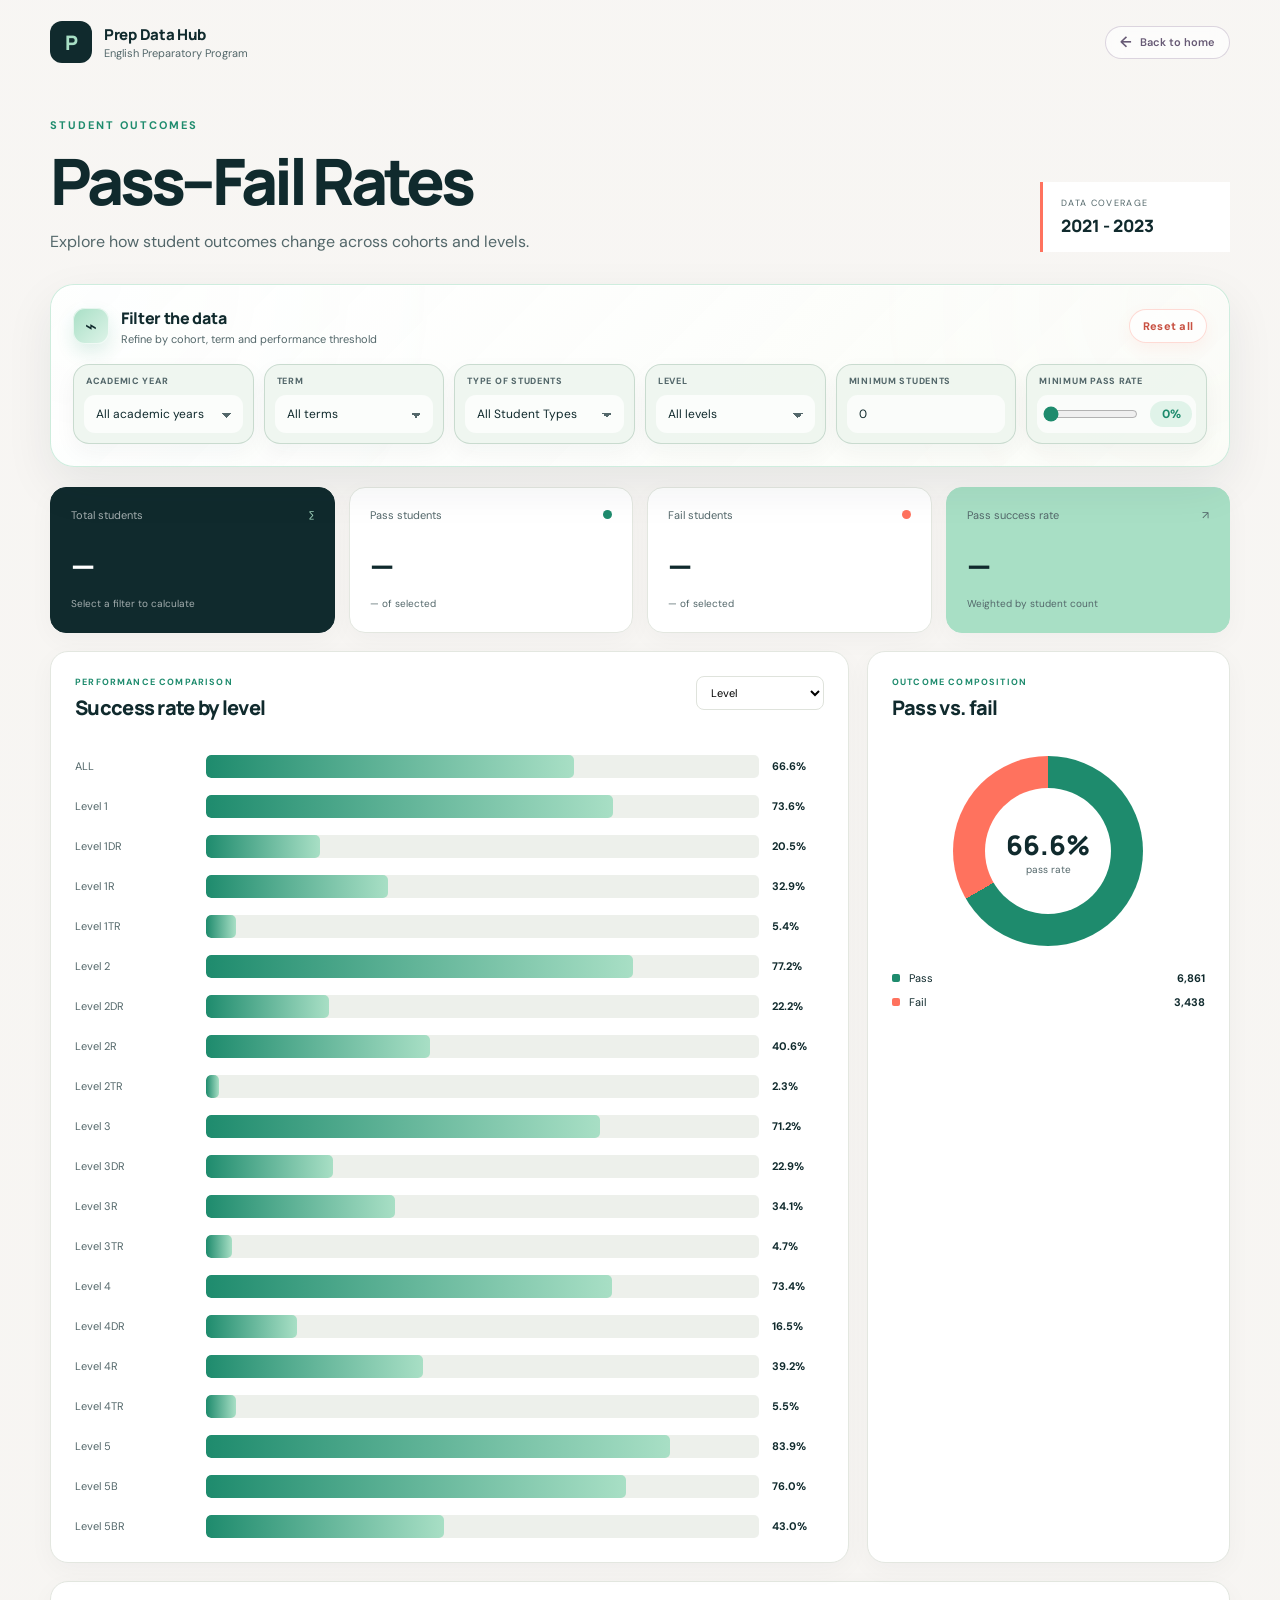
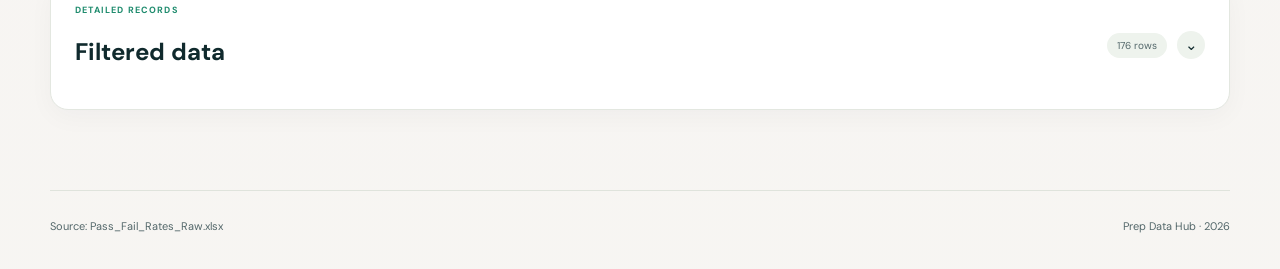
==== commit 5dcb3c90: "Bump dashboard cache for KPI behavior" ====
--- a/pass-fail.html
+++ b/pass-fail.html
@@ -184,6 +184,6 @@
   </footer>
 
   <script src="data/pass-fail-data.js?v=6"></script>
-  <script src="dashboard.js?v=3"></script>
+  <script src="dashboard.js?v=4"></script>
 </body>
 </html>
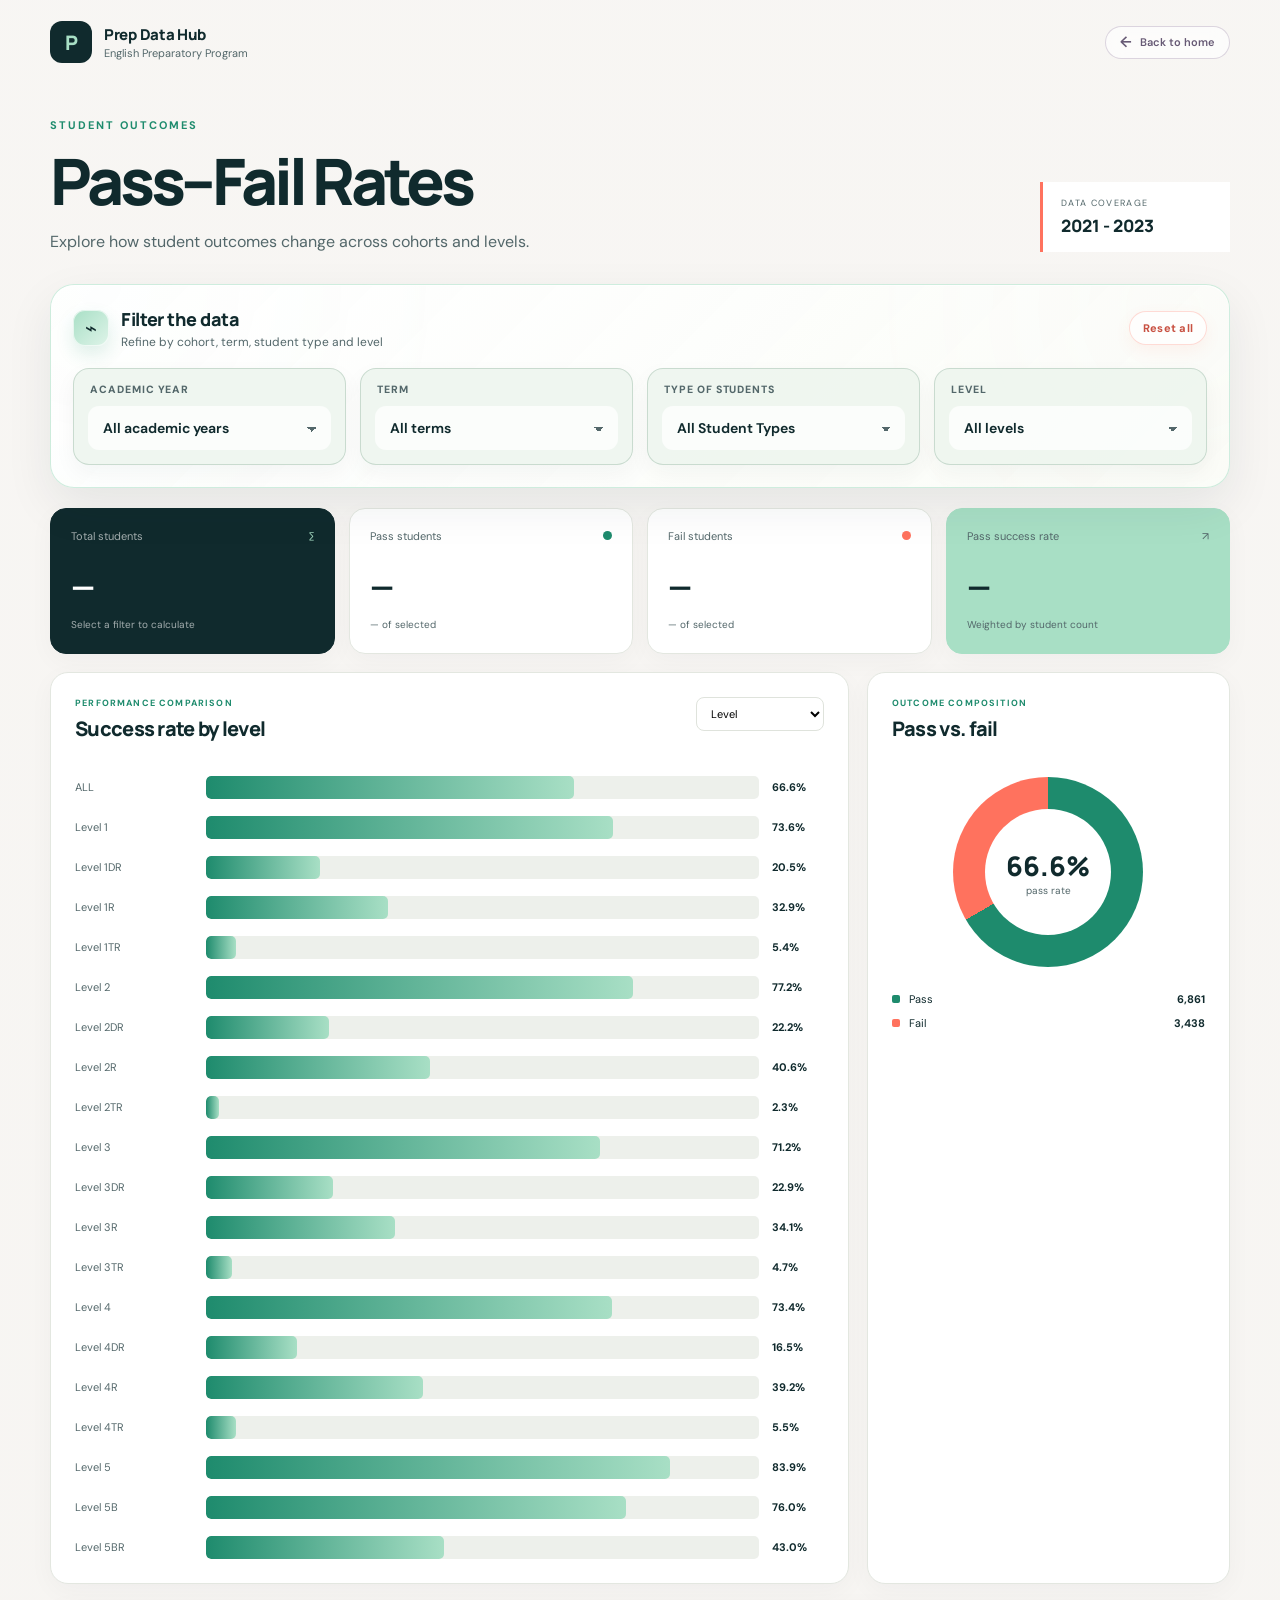
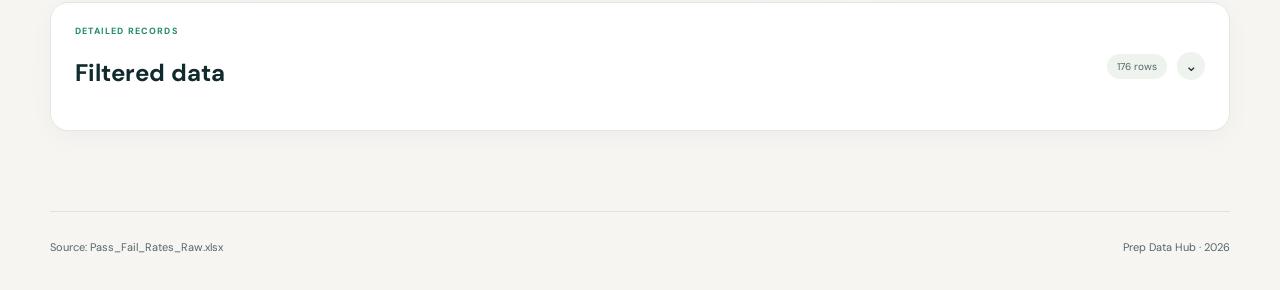
==== commit 5785f042: "Remove threshold filters from pass fail page" ====
--- a/pass-fail.html
+++ b/pass-fail.html
@@ -11,6 +11,7 @@
   <link rel="stylesheet" href="styles.css?v=2">
   <link rel="stylesheet" href="site-background.css?v=2">
   <link rel="stylesheet" href="table-collapse.css?v=1">
+  <link rel="stylesheet" href="filter-layout.css?v=1">
 </head>
 <body class="dashboard-page">
   <header class="site-header dashboard-header">
@@ -43,7 +44,7 @@
           <span class="filter-icon">⌁</span>
           <span>
             <strong>Filter the data</strong>
-            <small>Refine by cohort, term and performance threshold</small>
+            <small>Refine by cohort, term, student type and level</small>
           </span>
         </div>
         <button id="resetFilters" type="button">Reset all</button>
@@ -64,17 +65,6 @@
         <label>
           <span>Level</span>
           <select id="levelFilter"></select>
-        </label>
-        <label>
-          <span>Minimum Students</span>
-          <input id="studentMinimum" type="number" min="0" value="0" inputmode="numeric">
-        </label>
-        <label>
-          <span>Minimum Pass Rate</span>
-          <div class="range-wrap">
-            <input id="rateMinimum" type="range" min="0" max="100" step="1" value="0">
-            <output id="rateMinimumOutput">0%</output>
-          </div>
         </label>
       </div>
     </section>
@@ -184,6 +174,6 @@
   </footer>
 
   <script src="data/pass-fail-data.js?v=6"></script>
-  <script src="dashboard.js?v=4"></script>
+  <script src="dashboard.js?v=5"></script>
 </body>
 </html>
--- a/filter-layout.css
+++ b/filter-layout.css
@@ -0,0 +1,46 @@
+.filter-grid {
+  grid-template-columns: repeat(4, minmax(0, 1fr));
+  gap: 14px;
+}
+
+.filter-grid label {
+  padding: 14px;
+}
+
+.filter-grid label > span {
+  margin-bottom: 10px;
+  font-size: 10.5px;
+  letter-spacing: .09em;
+}
+
+.filter-grid select {
+  height: 44px;
+  padding: 0 14px;
+  padding-right: 34px;
+  font-size: 14px;
+  font-weight: 650;
+  background-position:
+    calc(100% - 18px) 20px,
+    calc(100% - 13px) 20px,
+    100% 0;
+}
+
+.filter-heading strong {
+  font-size: 18px;
+}
+
+.filter-heading small {
+  font-size: 12px;
+}
+
+@media (max-width: 980px) {
+  .filter-grid {
+    grid-template-columns: repeat(2, minmax(0, 1fr));
+  }
+}
+
+@media (max-width: 520px) {
+  .filter-grid {
+    grid-template-columns: 1fr;
+  }
+}
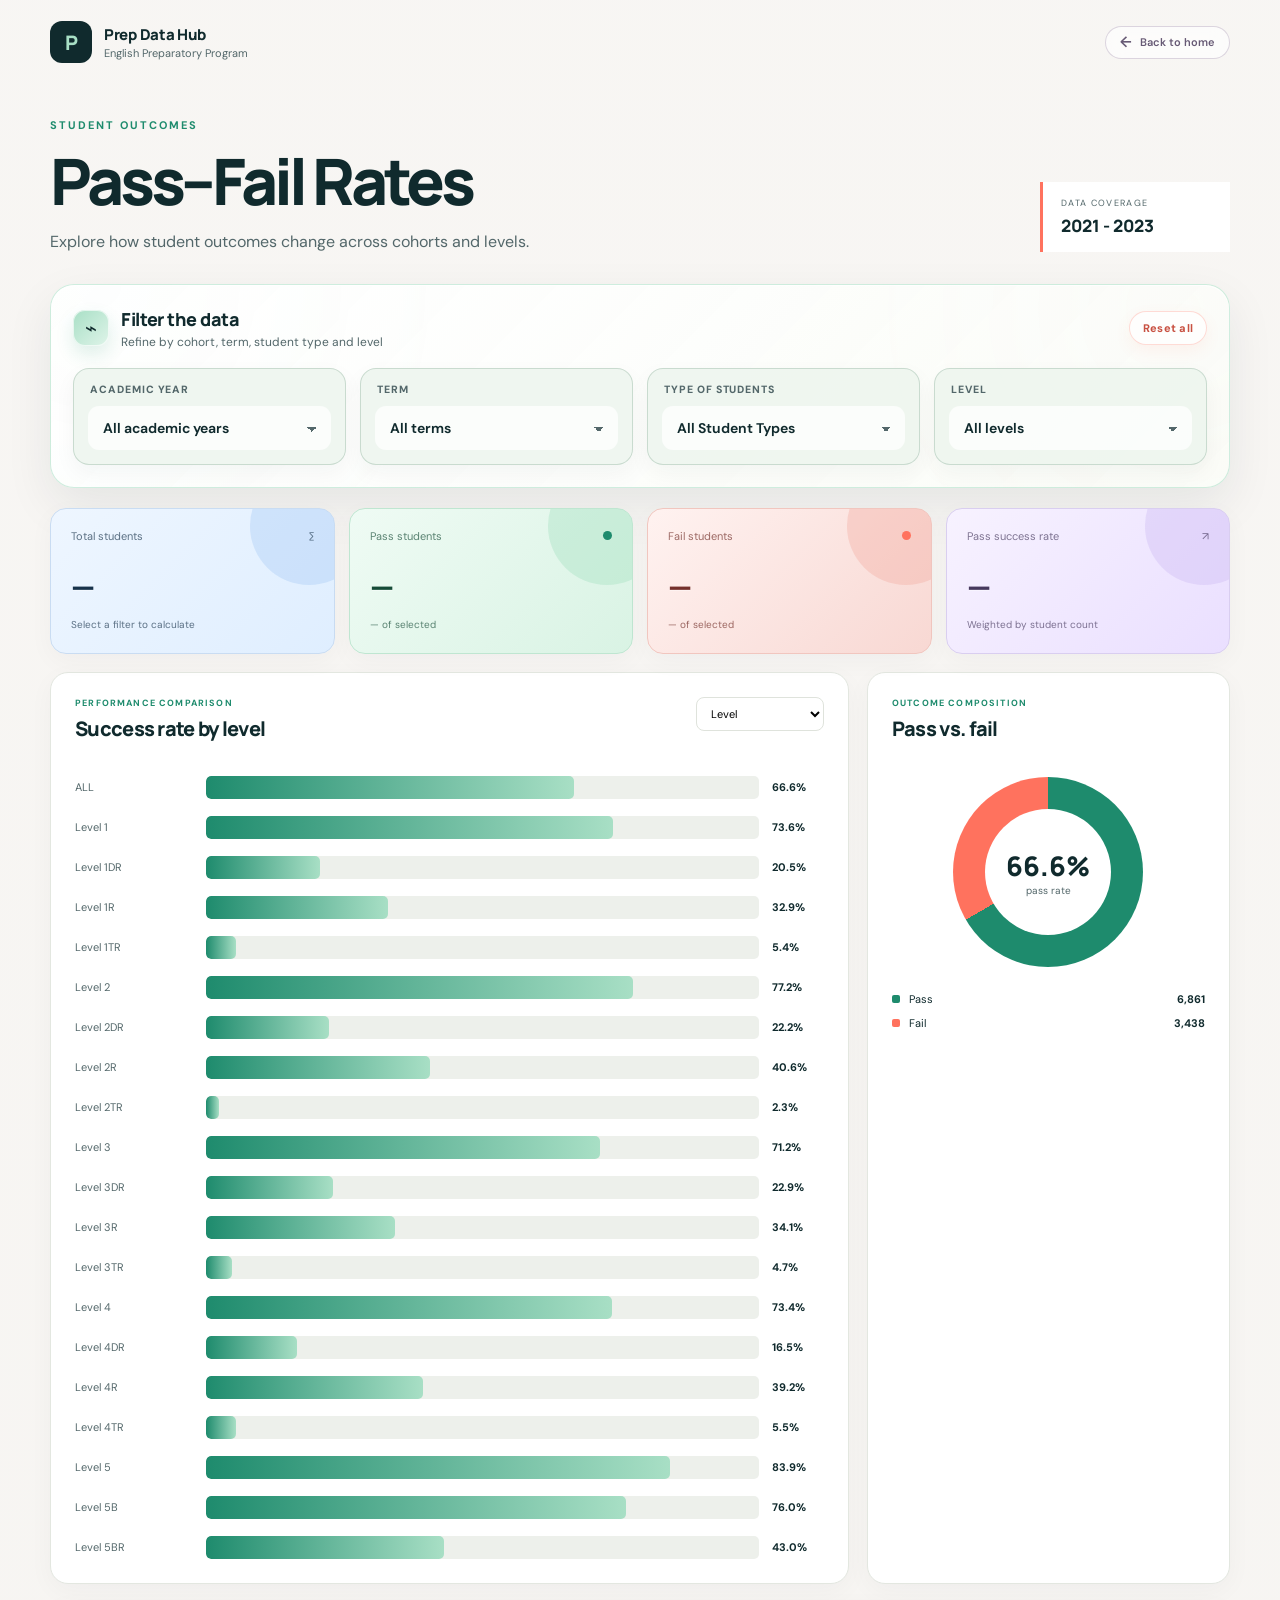
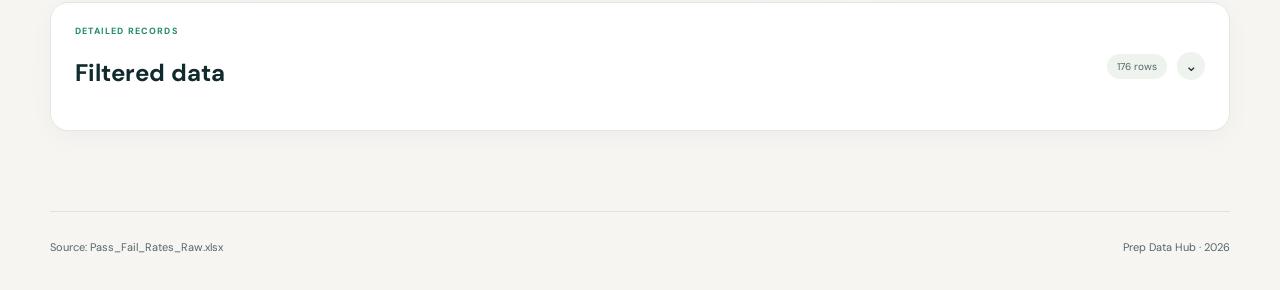
==== commit 8e97d5b9: "Apply pastel colors to KPI cards" ====
--- a/pass-fail.html
+++ b/pass-fail.html
@@ -12,6 +12,7 @@
   <link rel="stylesheet" href="site-background.css?v=2">
   <link rel="stylesheet" href="table-collapse.css?v=1">
   <link rel="stylesheet" href="filter-layout.css?v=1">
+  <link rel="stylesheet" href="kpi-colors.css?v=1">
 </head>
 <body class="dashboard-page">
   <header class="site-header dashboard-header">
@@ -70,22 +71,22 @@
     </section>
 
     <section class="kpi-grid" aria-label="Summary metrics">
-      <article class="kpi-card accent-dark">
+      <article class="kpi-card kpi-total">
         <div class="kpi-top"><span>Total students</span><i>∑</i></div>
         <strong id="totalStudents">—</strong>
         <small id="recordCount">— records</small>
       </article>
-      <article class="kpi-card">
+      <article class="kpi-card kpi-pass">
         <div class="kpi-top"><span>Pass students</span><i class="success-dot"></i></div>
         <strong id="passStudents">—</strong>
         <small id="passShare">— of total</small>
       </article>
-      <article class="kpi-card">
+      <article class="kpi-card kpi-fail">
         <div class="kpi-top"><span>Fail students</span><i class="fail-dot"></i></div>
         <strong id="failStudents">—</strong>
         <small id="failShare">— of total</small>
       </article>
-      <article class="kpi-card accent-rate">
+      <article class="kpi-card kpi-rate">
         <div class="kpi-top"><span>Pass success rate</span><i>↗</i></div>
         <strong id="passRate">—</strong>
         <small>Weighted by student count</small>
--- a/kpi-colors.css
+++ b/kpi-colors.css
@@ -0,0 +1,85 @@
+.kpi-card {
+  position: relative;
+  overflow: hidden;
+}
+
+.kpi-card::after {
+  content: "";
+  position: absolute;
+  right: -34px;
+  top: -42px;
+  width: 118px;
+  height: 118px;
+  border-radius: 50%;
+  opacity: .34;
+  pointer-events: none;
+}
+
+.kpi-card.kpi-total {
+  color: #17324a;
+  border-color: #c9dcf2;
+  background: linear-gradient(135deg, #eef6ff, #dfeeff);
+}
+
+.kpi-card.kpi-total::after {
+  background: #9fc5f4;
+}
+
+.kpi-card.kpi-total .kpi-top,
+.kpi-card.kpi-total > small {
+  color: rgba(23, 50, 74, .68);
+}
+
+.kpi-card.kpi-pass {
+  color: #164b37;
+  border-color: #bfe6d1;
+  background: linear-gradient(135deg, #effbf4, #d9f3e4);
+}
+
+.kpi-card.kpi-pass::after {
+  background: #99ddb8;
+}
+
+.kpi-card.kpi-pass .kpi-top,
+.kpi-card.kpi-pass > small {
+  color: rgba(22, 75, 55, .68);
+}
+
+.kpi-card.kpi-fail {
+  color: #74302b;
+  border-color: #f1c6bf;
+  background: linear-gradient(135deg, #fff2f0, #f8d8d3);
+}
+
+.kpi-card.kpi-fail::after {
+  background: #f0a39a;
+}
+
+.kpi-card.kpi-fail .kpi-top,
+.kpi-card.kpi-fail > small {
+  color: rgba(116, 48, 43, .7);
+}
+
+.kpi-card.kpi-rate {
+  color: #46385d;
+  border-color: #d9cef0;
+  background: linear-gradient(135deg, #f7f2ff, #eadfff);
+}
+
+.kpi-card.kpi-rate::after {
+  background: #c7b4ef;
+}
+
+.kpi-card.kpi-rate .kpi-top,
+.kpi-card.kpi-rate > small {
+  color: rgba(70, 56, 93, .68);
+}
+
+.kpi-card > * {
+  position: relative;
+  z-index: 1;
+}
+
+.kpi-card > strong {
+  text-shadow: 0 1px 0 rgba(255,255,255,.45);
+}
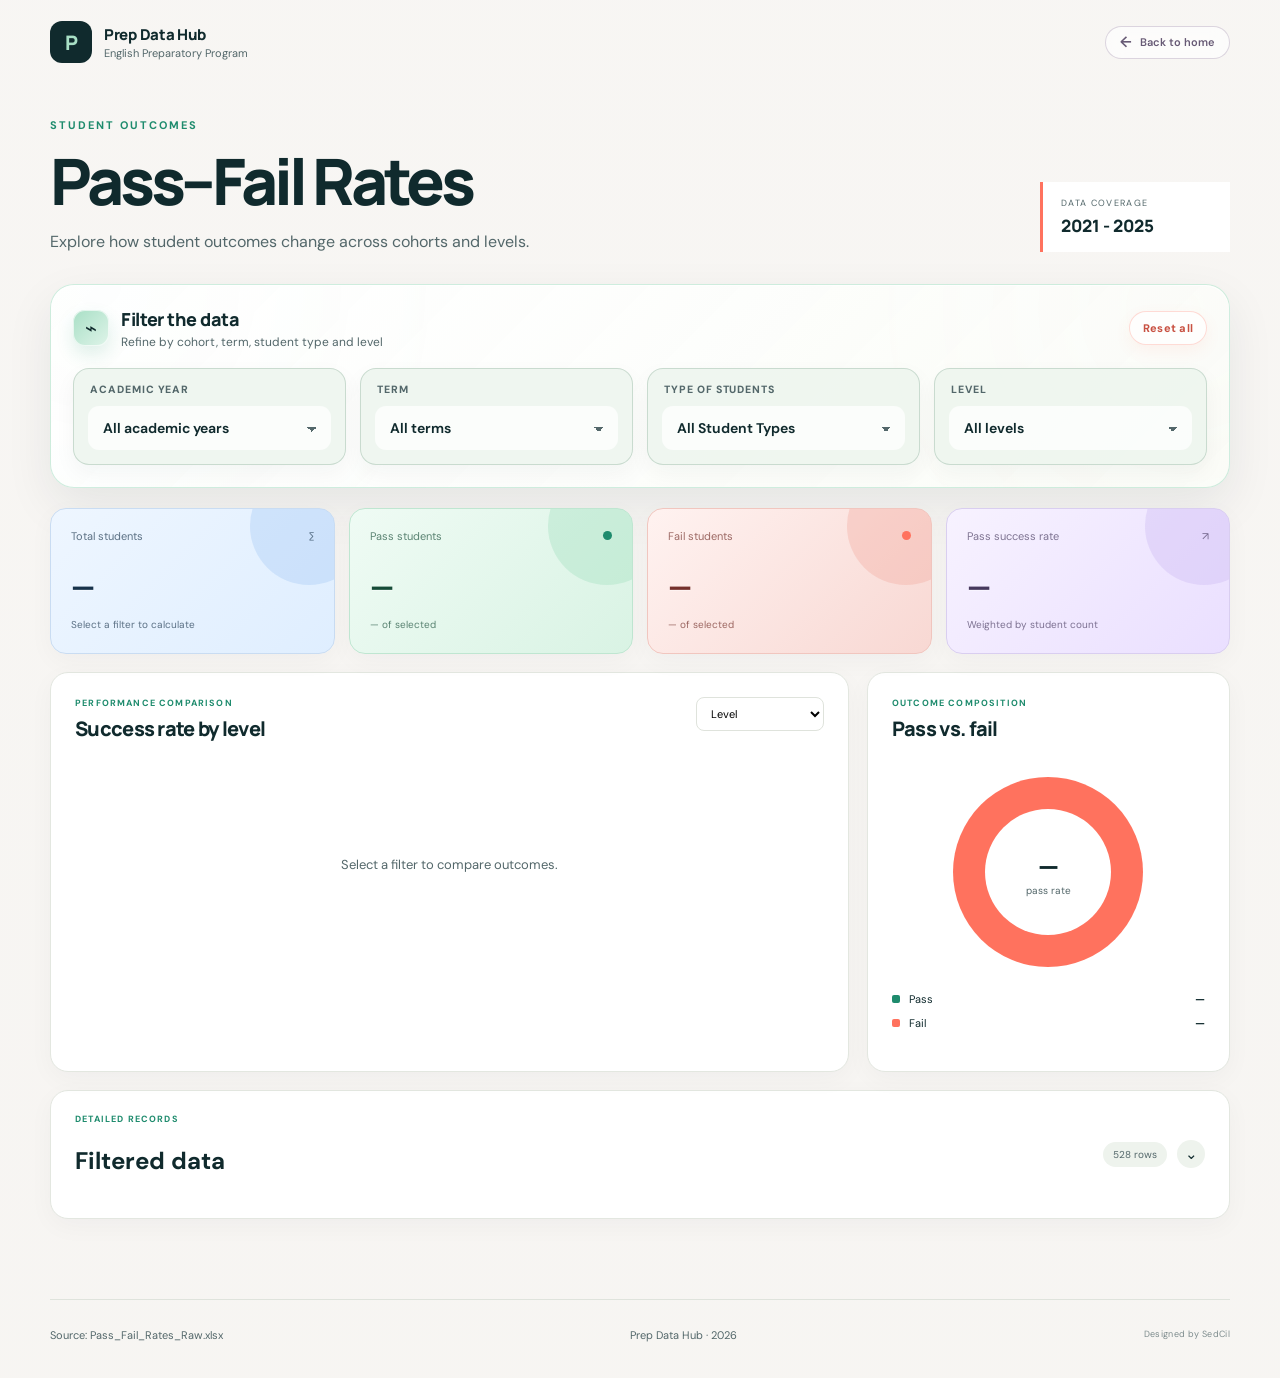
==== commit a333faf5: "Update footer credit" ====
--- a/pass-fail.html
+++ b/pass-fail.html
@@ -8,7 +8,7 @@
   <link rel="preconnect" href="https://fonts.googleapis.com">
   <link rel="preconnect" href="https://fonts.gstatic.com" crossorigin>
   <link href="https://fonts.googleapis.com/css2?family=DM+Sans:wght@400;500;600;700&family=Manrope:wght@600;700;800&display=swap" rel="stylesheet">
-  <link rel="stylesheet" href="styles.css?v=2">
+  <link rel="stylesheet" href="styles.css?v=3">
   <link rel="stylesheet" href="site-background.css?v=2">
   <link rel="stylesheet" href="table-collapse.css?v=1">
   <link rel="stylesheet" href="filter-layout.css?v=1">
@@ -172,6 +172,7 @@
   <footer class="site-footer dashboard-footer">
     <span>Source: Pass_Fail_Rates_Raw.xlsx</span>
     <span>Prep Data Hub · 2026</span>
+    <span class="designer-credit">Designed by SedCil</span>
   </footer>
 
   <script src="data/pass-fail-data.js?v=6"></script>
--- a/styles.css
+++ b/styles.css
@@ -125,6 +125,11 @@
   width: min(1180px, calc(100% - 48px)); margin: auto; padding: 28px 0 36px;
   display: flex; justify-content: space-between; border-top: 1px solid var(--line);
   color: var(--ink-soft); font-size: 11px;
+}
+.designer-credit {
+  font-size: 9px;
+  letter-spacing: .04em;
+  opacity: .74;
 }
 
 /* Dashboard */
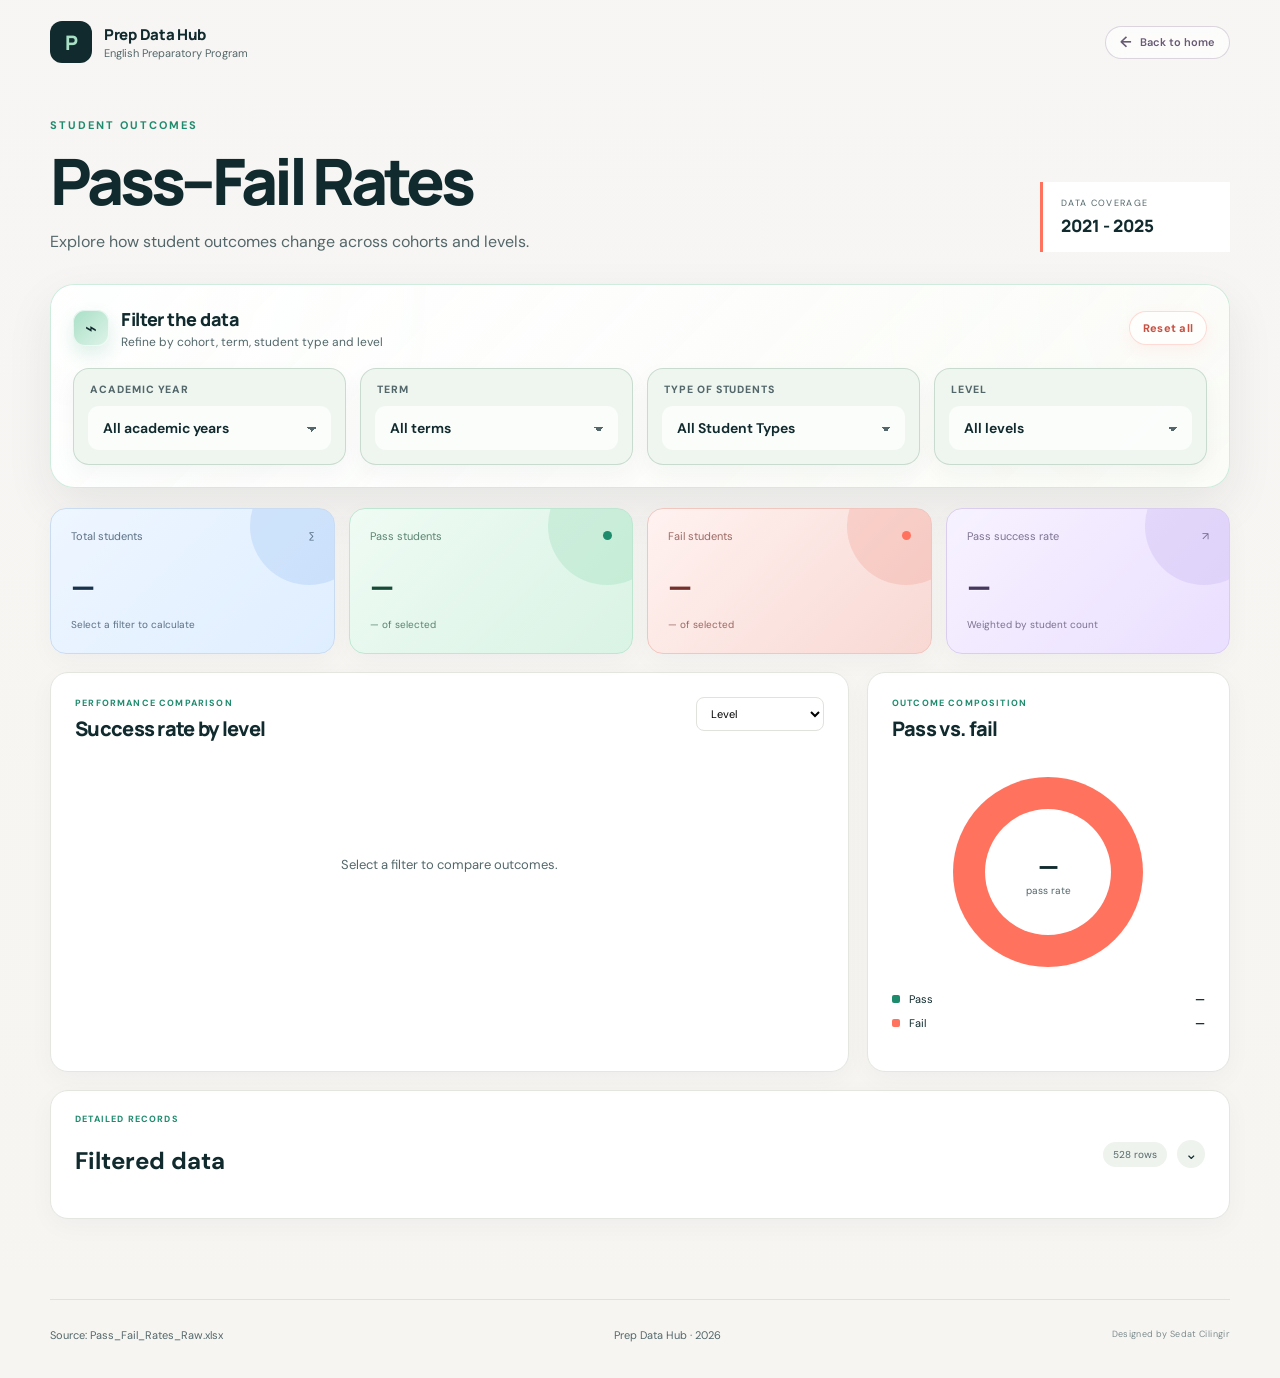
==== commit 91a76231: "Use full designer name" ====
--- a/pass-fail.html
+++ b/pass-fail.html
@@ -172,7 +172,7 @@
   <footer class="site-footer dashboard-footer">
     <span>Source: Pass_Fail_Rates_Raw.xlsx</span>
     <span>Prep Data Hub · 2026</span>
-    <span class="designer-credit">Designed by SedCil</span>
+    <span class="designer-credit">Designed by Sedat Cilingir</span>
   </footer>
 
   <script src="data/pass-fail-data.js?v=6"></script>
